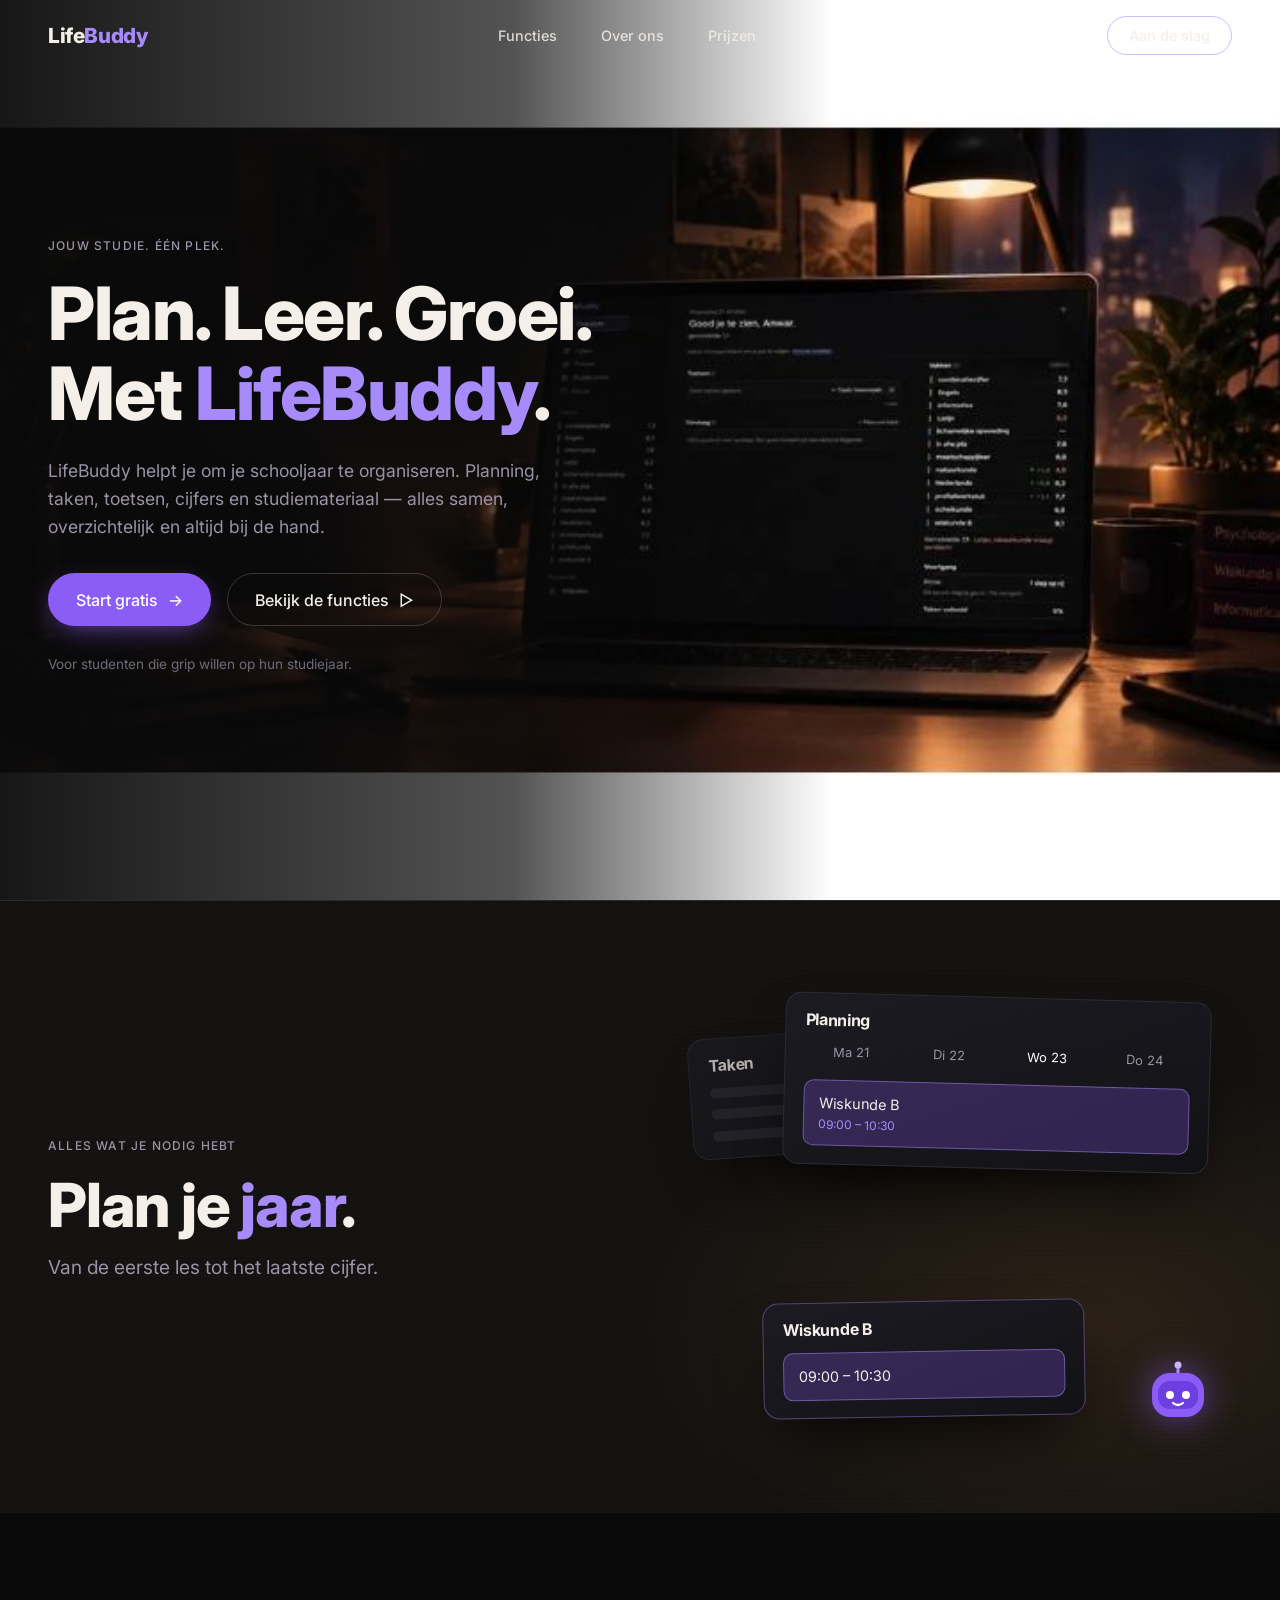
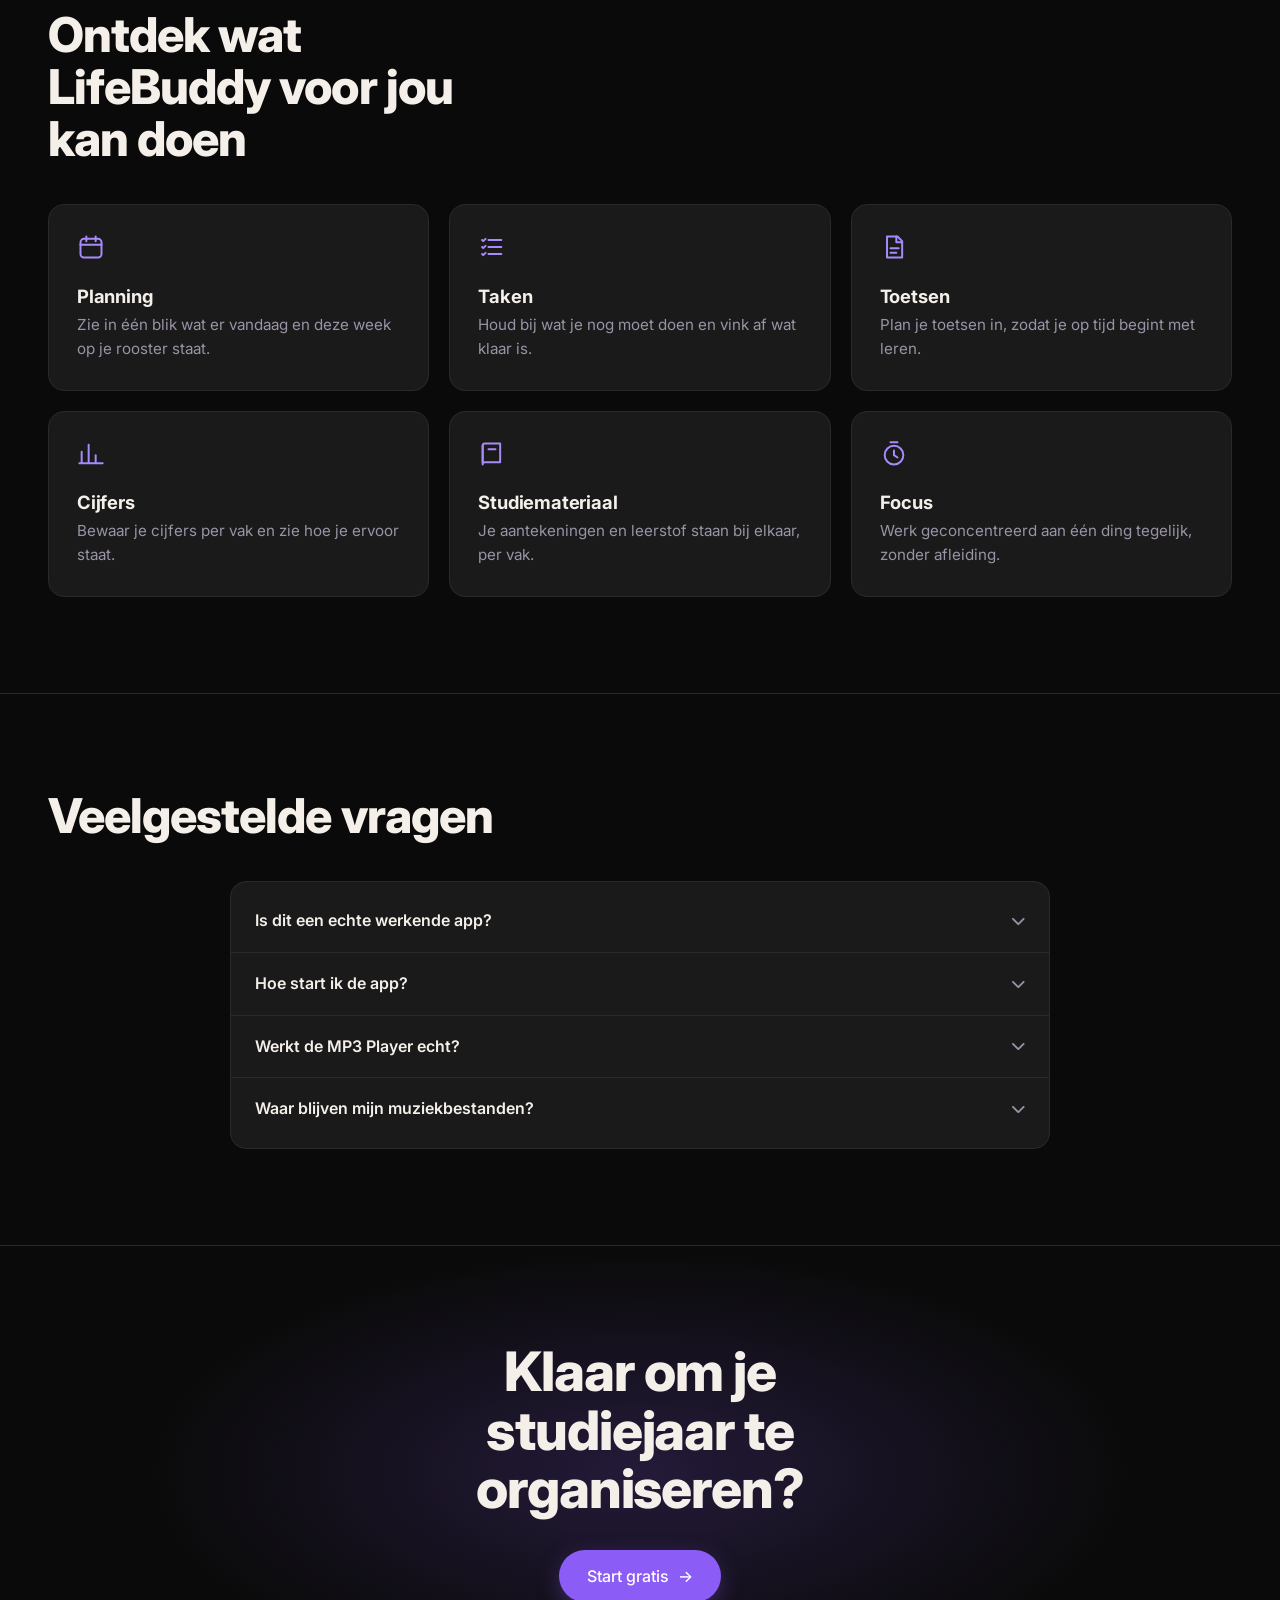
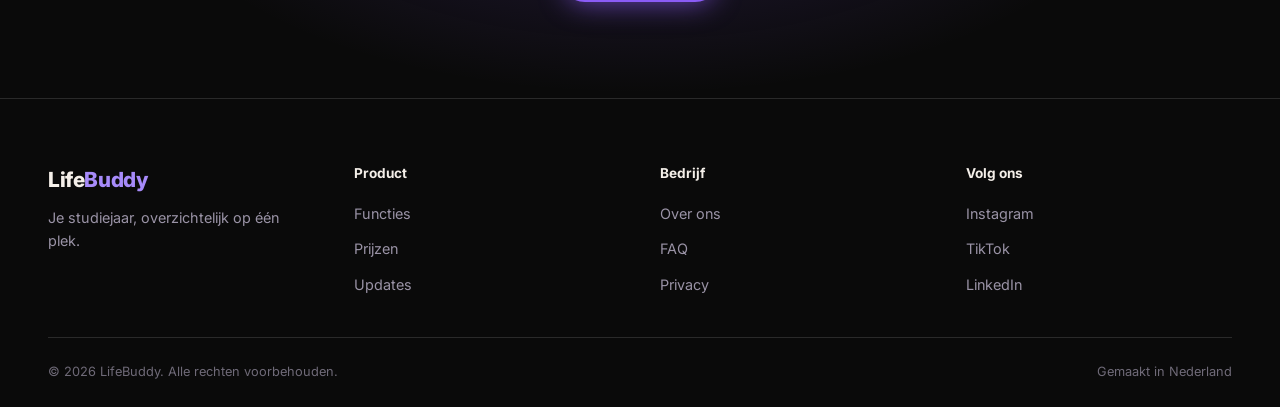
==== public/index.html @ c40369ba "Update landing page design en voeg achtergrondafbeeldingen toe" ====
<!DOCTYPE html>
<html lang="nl">
<head>
<meta charset="utf-8">
<meta name="viewport" content="width=device-width, initial-scale=1">
<title>LifeBuddy – Plan. Leer. Groei.</title>
<meta name="description" content="LifeBuddy helpt studenten hun schooljaar te organiseren: planning, taken, toetsen, cijfers en studiemateriaal op één plek.">
<meta name="theme-color" content="#0a0a0a">
<link rel="icon" href="/favicon.svg" type="image/svg+xml">
<link rel="preconnect" href="https://fonts.googleapis.com">
<link rel="preconnect" href="https://fonts.gstatic.com" crossorigin>
<link href="https://fonts.googleapis.com/css2?family=Inter:wght@400;500;700;800&display=swap" rel="stylesheet">
<link rel="stylesheet" href="https://cdnjs.cloudflare.com/ajax/libs/font-awesome/6.5.0/css/all.min.css">
<script src="/i18n.js"></script>
<style>
:root{
  --bg:#0a0a0a; --bg-2:#141210; --bg-3:#1a1a1a; --line:#2a2a2a;
  --amber:#f5a24b; --amber-soft:rgba(245,162,75,.16);
  --violet:#8b5cf6; --violet-2:#a78bfa;
  --text:#f4efe9; --muted:#9a93a6; --muted-2:#6f6a78;
  --font:'Inter',system-ui,-apple-system,'Segoe UI',sans-serif;
  --s1:.5rem; --s2:1rem; --s3:1.5rem; --s4:2.5rem; --s5:4rem; --s6:6rem;
  --r:16px; --pad:20px; --header-h:72px;
}
*{box-sizing:border-box;margin:0;padding:0}
html{scroll-behavior:smooth}
body{font-family:var(--font);background:var(--bg);color:var(--text);font-weight:400;line-height:1.6;-webkit-font-smoothing:antialiased;overflow-x:hidden}
a{color:inherit;text-decoration:none}
:focus-visible{outline:2px solid var(--violet-2);outline-offset:3px;border-radius:8px}
h1,h2,h3{font-weight:800;line-height:1.08;letter-spacing:-.02em}
.accent{color:var(--violet-2)}
.label{font-size:.75rem;letter-spacing:.1em;text-transform:uppercase;color:var(--muted);font-weight:500}
.wrap{max-width:1280px;margin:0 auto;padding:0 var(--pad)}

/* buttons */
.btn{display:inline-flex;align-items:center;gap:.6rem;font:500 1rem var(--font);padding:.95rem 1.7rem;border-radius:999px;border:1px solid transparent;cursor:pointer;transition:transform .2s,background .2s,box-shadow .2s,border-color .2s}
.btn-primary{background:var(--violet);color:#fff;box-shadow:0 8px 28px -8px rgba(139,92,246,.7)}
.btn-primary:hover{background:#9d74f8;transform:translateY(-2px)}
.btn-ghost{border-color:rgba(255,255,255,.18);color:var(--text);background:transparent}
.btn-ghost:hover{border-color:var(--violet-2);background:rgba(167,139,250,.08)}
.btn-outline{padding:.6rem 1.3rem;font-size:.9rem;border-color:rgba(167,139,250,.55);color:var(--text);background:transparent}
.btn-outline:hover{background:rgba(139,92,246,.18)}

/* header */
header{position:fixed;inset:0 0 auto 0;height:var(--header-h);z-index:50;display:flex;align-items:center;transition:background .3s,backdrop-filter .3s,border-color .3s;border-bottom:1px solid transparent}
header.scrolled{background:rgba(10,10,10,.82);backdrop-filter:blur(14px);-webkit-backdrop-filter:blur(14px);border-color:var(--line)}
header .bar{display:flex;align-items:center;justify-content:space-between;width:100%;padding:0 var(--pad)}
.logo{font-weight:800;font-size:1.3rem;letter-spacing:-.02em}
.logo span{color:var(--violet-2)}
nav{display:none;gap:2.75rem;font-size:.9rem;font-weight:500}
nav a{color:var(--text);opacity:.85;transition:opacity .2s}
nav a:hover{opacity:1;color:var(--violet-2)}
header .btn-outline{display:none}

/* =========================================================
   HERO SECTIE
   ========================================================= */
.hero{
  position:relative;
  min-height:100vh;
  padding:calc(var(--header-h) + 2rem) 0 6rem;
  display:flex;
  align-items:center;
  overflow:hidden;
  background: #0a0a0a; /* Fallback kleur */
}

/* De scherpe fullscreen achtergrondfoto */
.hero-bg-image {
  position: absolute;
  top: 0;
  left: 0;
  width: 100%;
  height: 100%;
  object-fit: cover;
  object-position: center;
  z-index: 0;
  image-rendering: -webkit-optimize-contrast;
}

/* Donkere overlay: links donker voor tekst, rechts transparant voor de foto */
.hero::after {
  content: "";
  position: absolute;
  inset: 0;
  pointer-events: none;
  z-index: 1;
  background: linear-gradient(90deg, rgba(10,10,10,0.95) 0%, rgba(10,10,10,0.7) 40%, transparent 65%);
}

/* De grid die de tekst links plaatst en de rest leeg laat voor de foto */
.hero-grid {
  position: relative;
  z-index: 2;
  display: grid;
  grid-template-columns: 1fr;
  gap: 3rem;
  align-items: center;
}

.hero h1{font-size:clamp(2.6rem,9vw,4.4rem);margin:1rem 0 1.5rem}
.hero h1 span.l2{display:block}
.hero p.sub{color:var(--muted);font-size:1.05rem;max-width:34rem;margin-bottom:2rem}
.cta-row{display:flex;flex-wrap:wrap;gap:1rem}
.hero .note{margin-top:1.75rem;font-size:.85rem;color:var(--muted-2)}

.scroll{position:absolute;z-index:3;left:50%;bottom:1.5rem;transform:translateX(-50%);display:flex;flex-direction:column;align-items:center;gap:.5rem;font-size:.75rem;color:var(--muted)}
.mouse{width:20px;height:32px;border:1.5px solid var(--muted);border-radius:10px;position:relative}
.mouse::after{content:"";position:absolute;left:50%;top:6px;width:3px;height:6px;margin-left:-1.5px;background:var(--violet-2);border-radius:2px;animation:wheel 1.8s infinite}
@keyframes wheel{0%{opacity:1;transform:translateY(0)}100%{opacity:0;transform:translateY(10px)}}

/* plan je jaar */
.plan{position:relative;padding:var(--s6) 0;border-top:1px solid var(--line);overflow:hidden;
  background:radial-gradient(ellipse 50% 60% at 85% 70%,rgba(245,162,75,.1),transparent 70%),
   repeating-linear-gradient(0deg,rgba(255,255,255,.012) 0 1px,transparent 1px 4px),var(--bg-2)}
.plan-grid{display:grid;gap:3.5rem;align-items:center}
.plan h2{font-size:clamp(2.4rem,7vw,3.8rem);margin:1rem 0 .8rem}
.plan p{color:var(--muted);font-size:1.2rem}
.stack{position:relative;min-height:330px;max-width:520px;width:100%;margin:0 auto}
.ui{position:absolute;background:linear-gradient(160deg,#1c1b22,#121216);border:1px solid #2c2b35;border-radius:var(--r);padding:1.1rem 1.2rem;box-shadow:0 30px 60px -20px rgba(0,0,0,.85)}
.ui.back{left:0;top:2rem;width:62%;transform:rotate(-4deg);opacity:.7}
.ui.back div{height:10px;border-radius:5px;background:#2a2933;margin-top:.7rem}
.ui.back div:nth-child(2){width:80%}.ui.back div:nth-child(3){width:55%}
.ui.front{right:0;top:0;width:82%;transform:rotate(1.5deg)}
.ui h3{font-size:1rem;font-weight:700;margin-bottom:.9rem}
.cal{display:grid;grid-template-columns:repeat(4,1fr);gap:.4rem;text-align:center;font-size:.8rem;color:var(--muted)}
.cal span.on{color:#fff}
.block{margin-top:1rem;background:rgba(139,92,246,.25);border:1px solid rgba(167,139,250,.5);border-radius:10px;padding:.7rem .9rem;font-size:.9rem}
.block small{display:block;color:var(--violet-2)}
.ui.time{left:14%;bottom:0;width:62%;transform:rotate(-1deg);border-color:rgba(167,139,250,.4)}
.mascot{position:absolute;right:0;bottom:-.5rem;width:64px;filter:drop-shadow(0 0 18px rgba(139,92,246,.6))}

/* features */
.features{padding:var(--s6) 0;background:var(--bg)}
.features h2{font-size:clamp(2rem,5.5vw,3rem);max-width:30rem;margin-bottom:var(--s4)}
.grid{display:grid;gap:1.25rem}
.card{background:var(--bg-3);border:1px solid var(--line);border-radius:var(--r);padding:1.75rem;transition:transform .25s,border-color .25s,box-shadow .25s}
.card:hover{transform:translateY(-4px);border-color:rgba(167,139,250,.6);box-shadow:0 0 0 1px rgba(167,139,250,.25),0 16px 40px -16px rgba(139,92,246,.45)}
.card svg{width:28px;height:28px;stroke:var(--violet-2);fill:none;stroke-width:1.7;stroke-linecap:round;stroke-linejoin:round;margin-bottom:1.1rem}
.card h3{font-size:1.15rem;font-weight:700;margin-bottom:.4rem;letter-spacing:-.01em}
.card p{color:var(--muted);font-size:.95rem}

/* faq */
.faq{padding:var(--s6) 0;background:var(--bg);border-top:1px solid var(--line)}
.faq h2{font-size:clamp(2rem,5.5vw,3rem);max-width:30rem;margin-bottom:var(--s4)}
.faq-list{max-width:820px;margin:0 auto;background:var(--bg-3);border:1px solid var(--line);border-radius:var(--r);padding:8px 0}
.faq-item{border-bottom:1px solid var(--line);overflow:hidden}
.faq-item:last-child{border-bottom:none}
.faq-item .question{width:100%;border:0;background:transparent;color:var(--text);font:inherit;text-align:left;padding:18px 24px;display:flex;justify-content:space-between;align-items:center;cursor:pointer;font-weight:600;transition:color .2s;user-select:none}
.faq-item .question:hover{color:var(--violet-2)}
.faq-item .question i{color:var(--muted);transition:transform .3s,color .3s;font-size:.9rem}
.faq-item.active .question i{transform:rotate(180deg);color:var(--violet-2)}
.faq-item .answer{max-height:0;overflow:hidden;transition:max-height .4s cubic-bezier(.22,1,.36,1);padding:0 24px}
.faq-item.active .answer{max-height:200px;padding:0 24px 20px}
.faq-item .answer p{color:var(--muted);font-size:.95rem;line-height:1.7}
.faq-item .answer code{background:rgba(255,255,255,.06);padding:2px 10px;border-radius:4px;font-size:.85rem}

/* cta */
.final{position:relative;padding:var(--s6) 0;text-align:center;border-top:1px solid var(--line);background:radial-gradient(ellipse 55% 70% at 50% 50%,rgba(139,92,246,.2),transparent 70%),var(--bg)}
.final h2{font-size:clamp(2rem,6vw,3.4rem);max-width:32rem;margin:0 auto 2rem}

/* footer */
footer{background:var(--bg);border-top:1px solid var(--line);padding:var(--s5) 0 var(--s3)}
.fgrid{display:grid;gap:2.5rem;grid-template-columns:1fr 1fr}
.fgrid .brand{grid-column:1/-1}
.fgrid p{color:var(--muted);font-size:.9rem;margin-top:.6rem;max-width:18rem}
footer h4{font-size:.85rem;font-weight:700;margin-bottom:1rem}
footer ul{list-style:none;display:grid;gap:.6rem}
footer ul a{color:var(--muted);font-size:.9rem;transition:color .2s}
footer ul a:hover{color:var(--violet-2)}
.legal{margin-top:var(--s4);padding-top:1.5rem;border-top:1px solid var(--line);display:flex;flex-direction:column;gap:.4rem;color:var(--muted-2);font-size:.8rem}

/* modal */
.modal-overlay{display:none;position:fixed;inset:0;z-index:1000;background:rgba(0,0,0,.7);backdrop-filter:blur(8px);align-items:center;justify-content:center;padding:24px}
.modal-overlay.active{display:flex}
.modal{max-width:420px;width:100%;padding:36px 32px;position:relative;background:var(--bg-3);border:1px solid var(--line);border-radius:var(--r);backdrop-filter:blur(20px)}
.modal-close{position:absolute;top:16px;right:20px;background:none;border:none;color:var(--muted);font-size:1.2rem;cursor:pointer;transition:color .2s}
.modal-close:hover{color:var(--text)}
.modal .form-group{margin-bottom:16px}
.modal .form-group label{display:block;font-size:.85rem;font-weight:600;color:var(--muted);margin-bottom:4px}
.modal .form-group input{width:100%;padding:10px 14px;background:rgba(255,255,255,.04);border:1px solid var(--line);border-radius:8px;color:var(--text);font-size:1rem;transition:border-color .2s,box-shadow .2s;font-family:var(--font)}
.modal .form-group input:focus{outline:none;border-color:var(--violet);box-shadow:0 0 0 3px rgba(139,92,246,.15)}
.modal .form-group input::placeholder{color:var(--muted-2)}
.auth-status{min-height:1.25rem;margin:0 0 14px;color:#ffb4ad;font-size:.82rem;line-height:1.45}
.auth-status:empty{display:none}
.auth-submit[aria-busy="true"]{cursor:wait;opacity:.75}
.modal a[data-auth-view]{color:var(--violet-2);text-decoration:underline}

/* reveal */
.fade{opacity:0;transform:translateY(24px);transition:opacity .6s ease,transform .6s ease}
.fade.in{opacity:1;transform:none}
@media (prefers-reduced-motion:reduce){.fade{opacity:1;transform:none;transition:none}.mouse::after{animation:none}html{scroll-behavior:auto}}

@media (min-width:640px){
  :root{--pad:32px}
  .grid{grid-template-columns:repeat(2,1fr)}
  .fgrid{grid-template-columns:repeat(4,1fr)}.fgrid .brand{grid-column:auto}
  .legal{flex-direction:row;justify-content:space-between}
  header .btn-outline{display:inline-flex}
}
@media (min-width:768px){
  nav{display:flex}
  .stack{min-height:380px}
}

/* Desktop layout: Tekst netjes links, de rest van het scherm laat de foto zien */
@media (min-width:1024px){
  :root{--pad:48px}
  .hero-grid{grid-template-columns: 1fr; max-width: 700px; margin-left:0; margin-right: auto;} 
  .plan-grid{grid-template-columns:1fr 1fr}
  .grid{grid-template-columns:repeat(3,1fr)}
  .stack{min-height:420px}
}
@media (min-width:1280px){
  .hero h1{font-size:4.6rem}
  .hero p.sub{font-size:1.1rem}
}
</style>
</head>
<body>

<header id="top">
  <div class="bar">
    <a href="#top" class="logo">Life<span>Buddy</span></a>
    <nav aria-label="Hoofdnavigatie">
      <a href="#functies">Functies</a>
      <a href="#plan">Over ons</a>
      <a href="#start">Prijzen</a>
    </nav>
    <a href="#" class="btn btn-outline" id="navCta">Aan de slag</a>
  </div>
</header>

<main>
<section class="hero">
  <!-- De afbeelding staat nu als img tag in de HTML voor de maximale scherpte -->
  <img src="landingpagemeow.jpg" class="hero-bg-image" alt="Studeerkamer achtergrond">
  
  <div class="wrap hero-grid">
    <div class="fade">
      <span class="label">Jouw studie. Één plek.</span>
      <h1>Plan. Leer. Groei.<span class="l2">Met <span class="accent">LifeBuddy</span>.</span></h1>
      <p class="sub">LifeBuddy helpt je om je schooljaar te organiseren. Planning, taken, toetsen, cijfers en studiemateriaal — alles samen, overzichtelijk en altijd bij de hand.</p>
      <div class="cta-row">
        <a href="#" class="btn btn-primary" id="heroCta">Start gratis <span aria-hidden="true">→</span></a>
        <a href="#functies" class="btn btn-ghost">Bekijk de functies <span aria-hidden="true">▷</span></a>
      </div>
      <p class="note">Voor studenten die grip willen op hun studiejaar.</p>
    </div>
  </div>
  
</section>

<section class="plan" id="plan">
  <div class="wrap plan-grid">
    <div class="fade">
      <span class="label">Alles wat je nodig hebt</span>
      <h2>Plan je <span class="accent">jaar</span>.</h2>
      <p>Van de eerste les tot het laatste cijfer.</p>
    </div>
    <div class="stack fade" aria-hidden="true">
      <div class="ui back"><h3>Taken</h3><div></div><div></div><div></div></div>
      <div class="ui front">
        <h3>Planning</h3>
        <div class="cal"><span>Ma 21</span><span>Di 22</span><span class="on">Wo 23</span><span>Do 24</span></div>
        <div class="block">Wiskunde B<small>09:00 – 10:30</small></div>
      </div>
      <div class="ui time"><h3>Wiskunde B</h3><div class="block" style="margin:0">09:00 – 10:30</div></div>
      <svg class="mascot" viewBox="0 0 64 64">
        <path d="M32 4v8" stroke="#a78bfa" stroke-width="3" stroke-linecap="round"/><circle cx="32" cy="4" r="3.5" fill="#c4b5fd"/>
        <rect x="6" y="12" width="52" height="44" rx="18" fill="#8b5cf6"/>
        <rect x="12" y="20" width="40" height="28" rx="12" fill="#6d3fe0"/>
        <circle cx="24" cy="34" r="4" fill="#fff"/><circle cx="40" cy="34" r="4" fill="#fff"/>
        <path d="M27 42q5 4 10 0" stroke="#fff" stroke-width="2.2" fill="none" stroke-linecap="round"/>
      </svg>
    </div>
  </div>
</section>

<section class="features" id="functies">
  <div class="wrap">
    <h2 class="fade">Ontdek wat LifeBuddy voor jou kan doen</h2>
    <div class="grid">
      <article class="card fade"><svg viewBox="0 0 24 24"><rect x="3" y="5" width="18" height="16" rx="3"/><path d="M8 3v4M16 3v4M3 10h18"/></svg><h3>Planning</h3><p>Zie in één blik wat er vandaag en deze week op je rooster staat.</p></article>
      <article class="card fade"><svg viewBox="0 0 24 24"><path d="M9 6h11M9 12h11M9 18h11"/><path d="m3.5 6 1 1 2-2M3.5 12l1 1 2-2M3.5 18l1 1 2-2"/></svg><h3>Taken</h3><p>Houd bij wat je nog moet doen en vink af wat klaar is.</p></article>
      <article class="card fade"><svg viewBox="0 0 24 24"><path d="M6 3h9l4 4v14H6z"/><path d="M14 3v5h5M9 13h7M9 17h5"/></svg><h3>Toetsen</h3><p>Plan je toetsen in, zodat je op tijd begint met leren.</p></article>
      <article class="card fade"><svg viewBox="0 0 24 24"><path d="M4 20V10M10 20V4M16 20v-7M22 20H2"/></svg><h3>Cijfers</h3><p>Bewaar je cijfers per vak en zie hoe je ervoor staat.</p></article>
      <article class="card fade"><svg viewBox="0 0 24 24"><path d="M4 5a2 2 0 0 1 2-2h13v16H6a2 2 0 0 0-2 2z"/><path d="M4 19V5M9 8h6"/></svg><h3>Studiemateriaal</h3><p>Je aantekeningen en leerstof staan bij elkaar, per vak.</p></article>
      <article class="card fade"><svg viewBox="0 0 24 24"><circle cx="12" cy="13" r="8"/><path d="M12 9v4l3 2M9 2h6"/></svg><h3>Focus</h3><p>Werk geconcentreerd aan één ding tegelijk, zonder afleiding.</p></article>
    </div>
  </div>
</section>

<section class="faq" id="faq">
  <div class="wrap">
    <h2 class="fade">Veelgestelde vragen</h2>
    <div class="faq-list fade">
      <div class="faq-item">
        <button class="question" type="button" aria-expanded="false" aria-controls="faq-answer-1">
          Is dit een echte werkende app?
          <i class="fas fa-chevron-down"></i>
        </button>
        <div class="answer" id="faq-answer-1">
          <p>Ja! Deze applicatie heeft een volledige backend met database, authenticatie, API's en een werkende frontend. Je kunt taken, vakken, chatgeschiedenis en playlists opslaan.</p>
        </div>
      </div>
      <div class="faq-item">
        <button class="question" type="button" aria-expanded="false" aria-controls="faq-answer-2">
          Hoe start ik de app?
          <i class="fas fa-chevron-down"></i>
        </button>
        <div class="answer" id="faq-answer-2">
          <p>Installeer Node.js, open de terminal in de projectmap, run <code>npm install</code> en daarna <code>npm start</code>. Open <code>http://localhost:3003</code> in je browser.</p>
        </div>
      </div>
      <div class="faq-item">
        <button class="question" type="button" aria-expanded="false" aria-controls="faq-answer-3">
          Werkt de MP3 Player echt?
          <i class="fas fa-chevron-down"></i>
        </button>
        <div class="answer" id="faq-answer-3">
          <p>Ja. Je kunt eigen MP3-bestanden toevoegen en afspelen. De bestanden blijven lokaal in jouw browser en worden niet naar de LifeBuddy-server geüpload.</p>
        </div>
      </div>
      <div class="faq-item">
        <button class="question" type="button" aria-expanded="false" aria-controls="faq-answer-4">
          Waar blijven mijn muziekbestanden?
          <i class="fas fa-chevron-down"></i>
        </button>
        <div class="answer" id="faq-answer-4">
          <p>Jouw MP3-bestanden worden opgeslagen in de browser op dit apparaat. Ze staan niet in de LifeBuddy-database en gaan niet mee naar een ander apparaat.</p>
        </div>
      </div>
    </div>
  </div>
</section>

<section class="final" id="start">
  <div class="wrap fade">
    <h2>Klaar om je studiejaar te organiseren?</h2>
    <a href="#" class="btn btn-primary register-btn">Start gratis <span aria-hidden="true">→</span></a>
  </div>
</section>
</main>

<footer>
  <div class="wrap">
    <div class="fgrid">
      <div class="brand"><a href="#top" class="logo">Life<span>Buddy</span></a><p>Je studiejaar, overzichtelijk op één plek.</p></div>
      <div><h4>Product</h4><ul><li><a href="#functies">Functies</a></li><li><a href="#start">Prijzen</a></li><li><a href="#top">Updates</a></li></ul></div>
      <div><h4>Bedrijf</h4><ul><li><a href="#plan">Over ons</a></li><li><a href="#faq">FAQ</a></li><li><a href="#top">Privacy</a></li></ul></div>
      <div><h4>Volg ons</h4><ul><li><a href="#top">Instagram</a></li><li><a href="#top">TikTok</a></li><li><a href="#top">LinkedIn</a></li></ul></div>
    </div>
    <div class="legal"><span>© 2026 LifeBuddy. Alle rechten voorbehouden.</span><span>Gemaakt in Nederland</span></div>
  </div>
</footer>

<!-- Auth modal -->
<div class="modal-overlay" id="authModal" aria-hidden="true">
  <div class="modal" role="dialog" aria-modal="true" aria-labelledby="authTitle">
    <button class="modal-close" id="closeModal" type="button" aria-label="Sluiten"><i class="fas fa-times"></i></button>
    <div id="authContent"></div>
  </div>
</div>

<script>
(function(){
  // Header scroll
  var h=document.getElementById('top');
  function onScroll(){h.classList.toggle('scrolled',window.scrollY>40)}
  onScroll();window.addEventListener('scroll',onScroll,{passive:true});

  // Scroll reveal
  var els=document.querySelectorAll('.fade');
  if('IntersectionObserver' in window){
    var io=new IntersectionObserver(function(en){en.forEach(function(x){if(x.isIntersecting){x.target.classList.add('in');io.unobserve(x.target)}})},{threshold:.15});
    els.forEach(function(e){io.observe(e)});
  } else {
    els.forEach(function(e){e.classList.add('in')});
  }

  // FAQ
  document.querySelectorAll('.faq-item .question').forEach(function(button){
    button.addEventListener('click', function(){
      var item=button.parentElement;
      var isActive=item.classList.contains('active');
      document.querySelectorAll('.faq-item').forEach(function(faq){
        faq.classList.remove('active');
        faq.querySelector('.question').setAttribute('aria-expanded','false');
      });
      if(!isActive){
        item.classList.add('active');
        button.setAttribute('aria-expanded','true');
      }
    });
  });

  // Auth modal
  var authModal=document.getElementById('authModal');
  var authContent=document.getElementById('authContent');
  var lastAuthTrigger=null;

  function setAuthStatus(message){
    var status=document.getElementById('authStatus');
    if(status) status.textContent=message||'';
  }
  function setAuthBusy(form,busy,label){
    var submit=form.querySelector('[type="submit"]');
    if(!submit) return;
    submit.disabled=busy;
    submit.setAttribute('aria-busy',String(busy));
    submit.innerHTML=busy?'<i class="fas fa-circle-notch fa-spin"></i> Even geduld…':label;
  }
  function openAuth(trigger){
    lastAuthTrigger=trigger||document.activeElement;
    authModal.classList.add('active');
    authModal.setAttribute('aria-hidden','false');
    window.setTimeout(function(){var i=authContent.querySelector('input');if(i)i.focus()},0);
  }
  function closeAuth(){
    authModal.classList.remove('active');
    authModal.setAttribute('aria-hidden','true');
    if(lastAuthTrigger&&lastAuthTrigger.focus)lastAuthTrigger.focus();
  }
  function showLogin(trigger){
    authContent.innerHTML=''+
      '<h2 id="authTitle" style="margin-bottom:8px;">Welkom terug</h2>'+
      '<p style="color:var(--muted);margin-bottom:24px;">Log in op je LifeBuddy account</p>'+
      '<p class="auth-status" id="authStatus" role="alert" aria-live="assertive"></p>'+
      '<form id="loginForm">'+
        '<div class="form-group"><label for="loginEmail">E-mail</label><input type="email" id="loginEmail" placeholder="jouw@email.nl" required></div>'+
        '<div class="form-group"><label for="loginPassword">Wachtwoord</label><input type="password" id="loginPassword" placeholder="••••••••" required></div>'+
        '<button type="submit" class="btn btn-primary auth-submit" style="width:100%;justify-content:center;padding:14px;"><i class="fas fa-sign-in-alt"></i> Inloggen</button>'+
      '</form>'+
      '<p style="margin-top:16px;color:var(--muted);font-size:0.9rem;">Nog geen account? <a href="#" data-auth-view="register">Registreer</a></p>';
    openAuth(trigger);
  }
  function showRegister(trigger){
    authContent.innerHTML=''+
      '<h2 id="authTitle" style="margin-bottom:8px;">Start met LifeBuddy</h2>'+
      '<p style="color:var(--muted);margin-bottom:24px;">Gratis account aanmaken</p>'+
      '<p class="auth-status" id="authStatus" role="alert" aria-live="assertive"></p>'+
      '<form id="registerForm">'+
        '<div class="form-group"><label for="registerName">Naam</label><input type="text" id="registerName" placeholder="Jouw naam"></div>'+
        '<div class="form-group"><label for="registerEmail">E-mail</label><input type="email" id="registerEmail" placeholder="jouw@email.nl" required></div>'+
        '<div class="form-group"><label for="registerPassword">Wachtwoord</label><input type="password" id="registerPassword" placeholder="Minimaal 8 tekens" minlength="8" required></div>'+
        '<button type="submit" class="btn btn-primary auth-submit" style="width:100%;justify-content:center;padding:14px;"><i class="fas fa-user-plus"></i> Registreren</button>'+
      '</form>'+
      '<p style="margin-top:16px;color:var(--muted);font-size:0.9rem;">Al een account? <a href="#" data-auth-view="login">Inloggen</a></p>';
    openAuth(trigger);
  }
  function submitAuth(form,endpoint,payload,completeLabel){
    setAuthStatus('');
    setAuthBusy(form,true,completeLabel);
    fetch(endpoint,{method:'POST',headers:{'Content-Type':'application/json'},body:JSON.stringify(payload)})
      .then(function(res){return res.json().catch(function(){return{}}).then(function(data){return{ok:res.ok,data:data}})}) 
      .then(function(r){
        if(r.ok){localStorage.setItem('token',r.data.token);window.location.href='/dashboard';}
        else{setAuthStatus(r.data.error||'Dat lukte niet. Controleer je gegevens en probeer het opnieuw.');}
      })
      .catch(function(){setAuthStatus('Geen verbinding met LifeBuddy. Controleer of de server actief is en probeer het opnieuw.');})
      .finally(function(){if(!window.location.pathname.includes('/dashboard'))setAuthBusy(form,false,completeLabel);});
  }

  authContent.addEventListener('click',function(event){
    var switcher=event.target.closest('[data-auth-view]');
    if(!switcher)return;
    event.preventDefault();
    if(switcher.dataset.authView==='register'){showRegister(lastAuthTrigger);}else{showLogin(lastAuthTrigger);}
  });
  authContent.addEventListener('submit',function(event){
    event.preventDefault();
    var form=event.target;
    if(form.id==='loginForm'){
      submitAuth(form,'/api/auth/login',{email:document.getElementById('loginEmail').value.trim(),password:document.getElementById('loginPassword').value},'<i class="fas fa-sign-in-alt"></i> Inloggen');
    }
    if(form.id==='registerForm'){
      submitAuth(form,'/api/auth/register',{name:document.getElementById('registerName').value.trim(),email:document.getElementById('registerEmail').value.trim(),password:document.getElementById('registerPassword').value},'<i class="fas fa-user-plus"></i> Registreren');
    }
  });

  document.getElementById('closeModal').addEventListener('click',closeAuth);
  authModal.addEventListener('click',function(e){if(e.target===authModal)closeAuth();});
  document.addEventListener('keydown',function(e){if(e.key==='Escape'&&authModal.classList.contains('active'))closeAuth();});

  // CTA wiring
  var navCta=document.getElementById('navCta');
  var heroCta=document.getElementById('heroCta');
  navCta.addEventListener('click',function(e){e.preventDefault();showRegister(navCta);});
  heroCta.addEventListener('click',function(e){e.preventDefault();showRegister(heroCta);});
  document.querySelectorAll('.register-btn').forEach(function(btn){
    btn.addEventListener('click',function(e){e.preventDefault();showRegister(btn);});
  });
})();
</script>
</body>
</html>
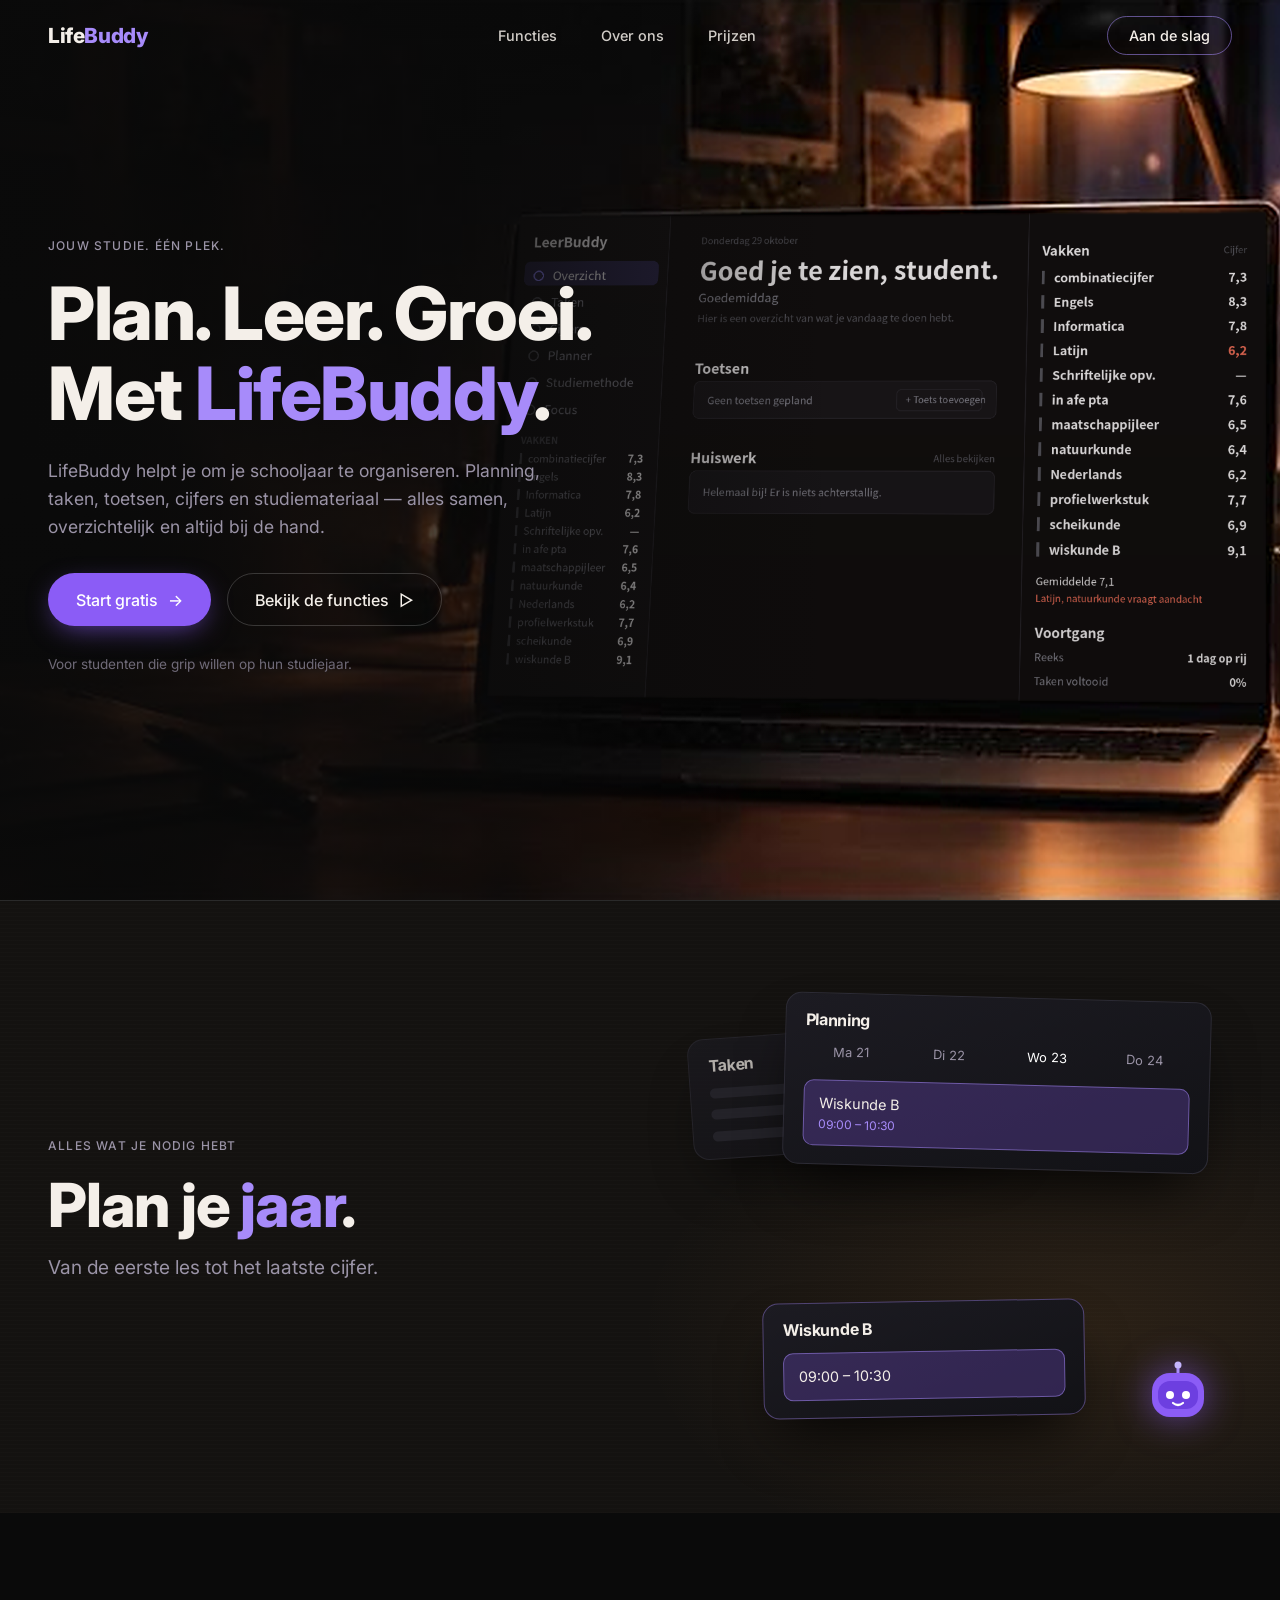
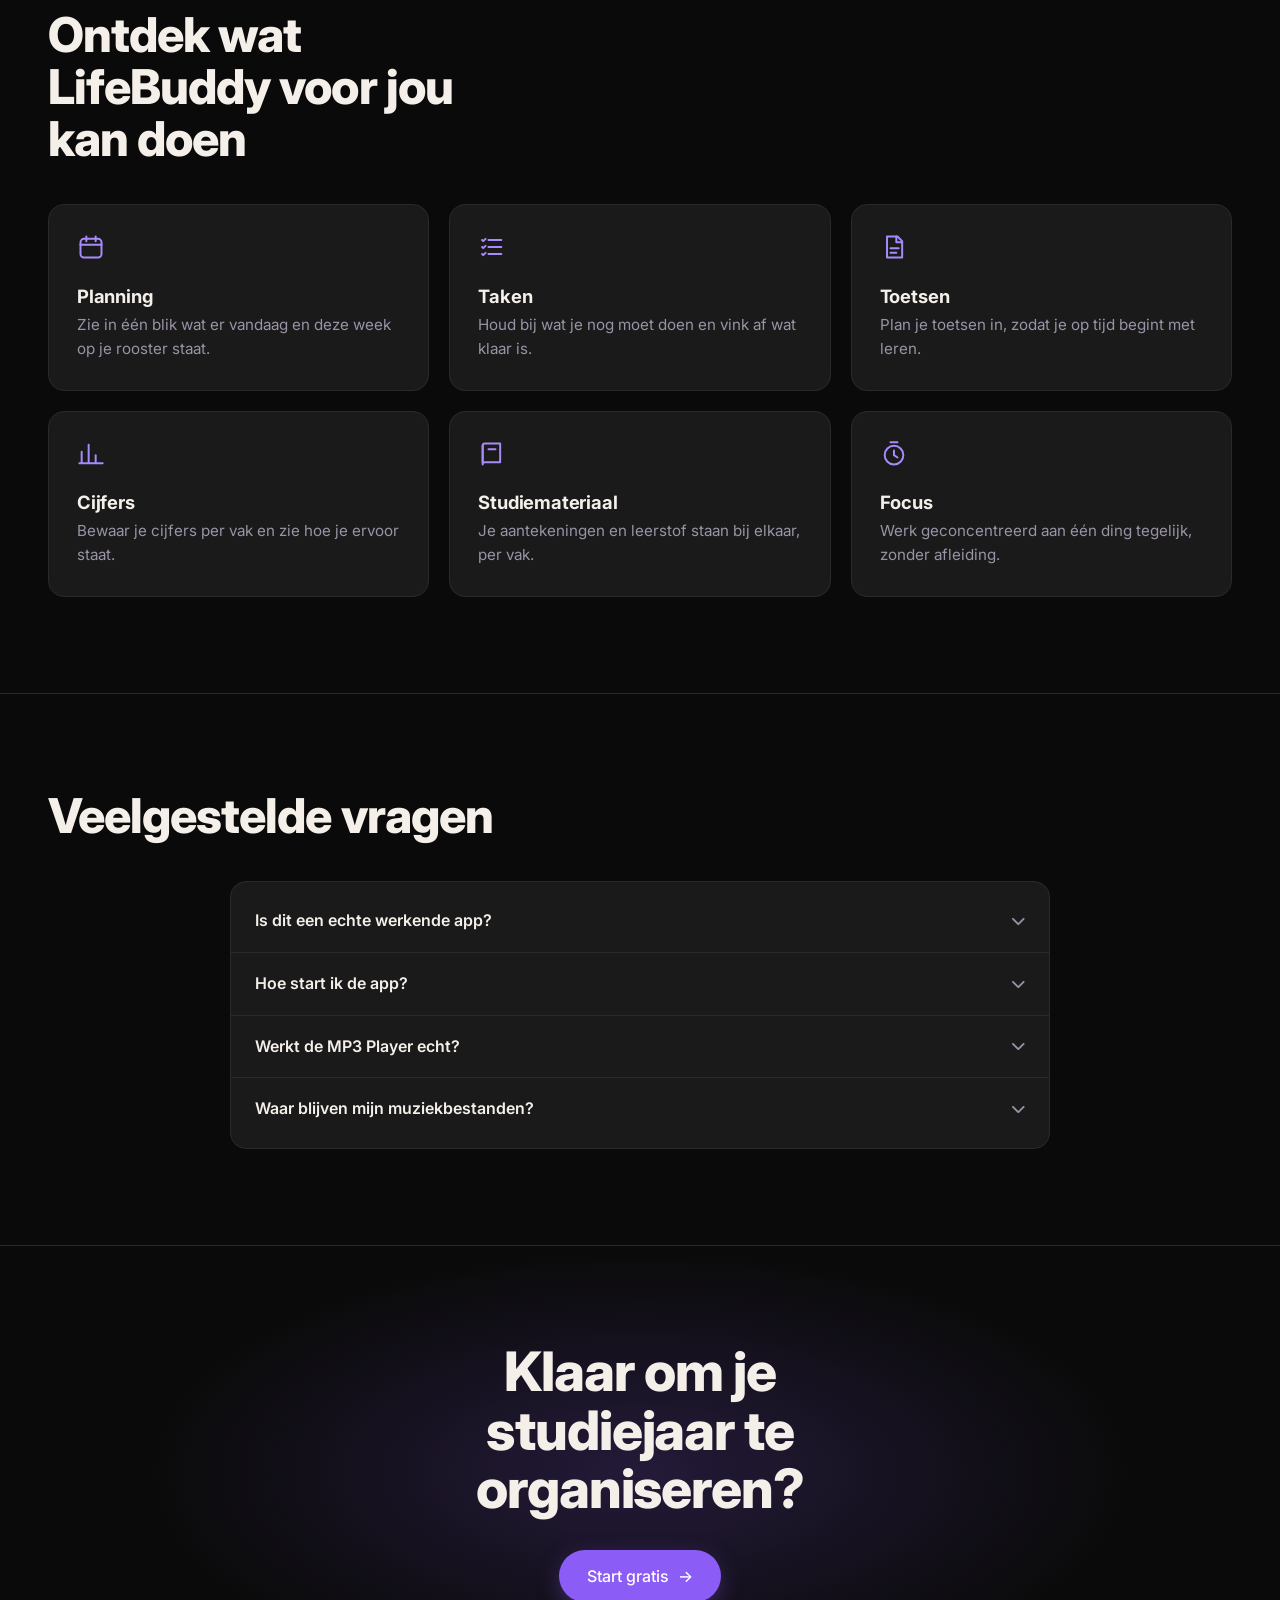
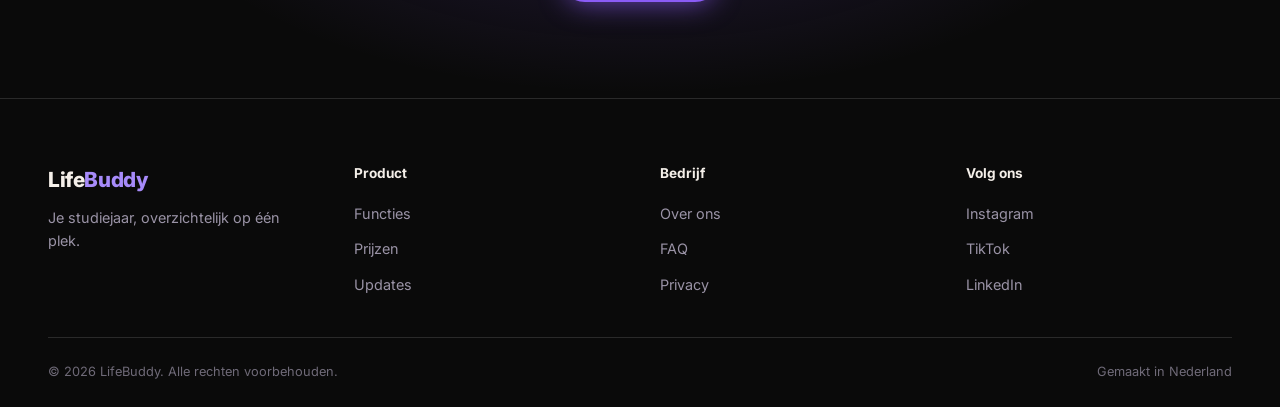
==== commit 4385b4c3: "Change hero background image format from jpg to png" ====
--- a/public/index.html
+++ b/public/index.html
@@ -234,7 +234,7 @@
 <main>
 <section class="hero">
   <!-- De afbeelding staat nu als img tag in de HTML voor de maximale scherpte -->
-  <img src="landingpagemeow.jpg" class="hero-bg-image" alt="Studeerkamer achtergrond">
+  <img src="landingpagemeow.png" class="hero-bg-image" alt="Studeerkamer achtergrond">
   
   <div class="wrap hero-grid">
     <div class="fade">
@@ -494,4 +494,4 @@
 })();
 </script>
 </body>
-</html>+</html>
